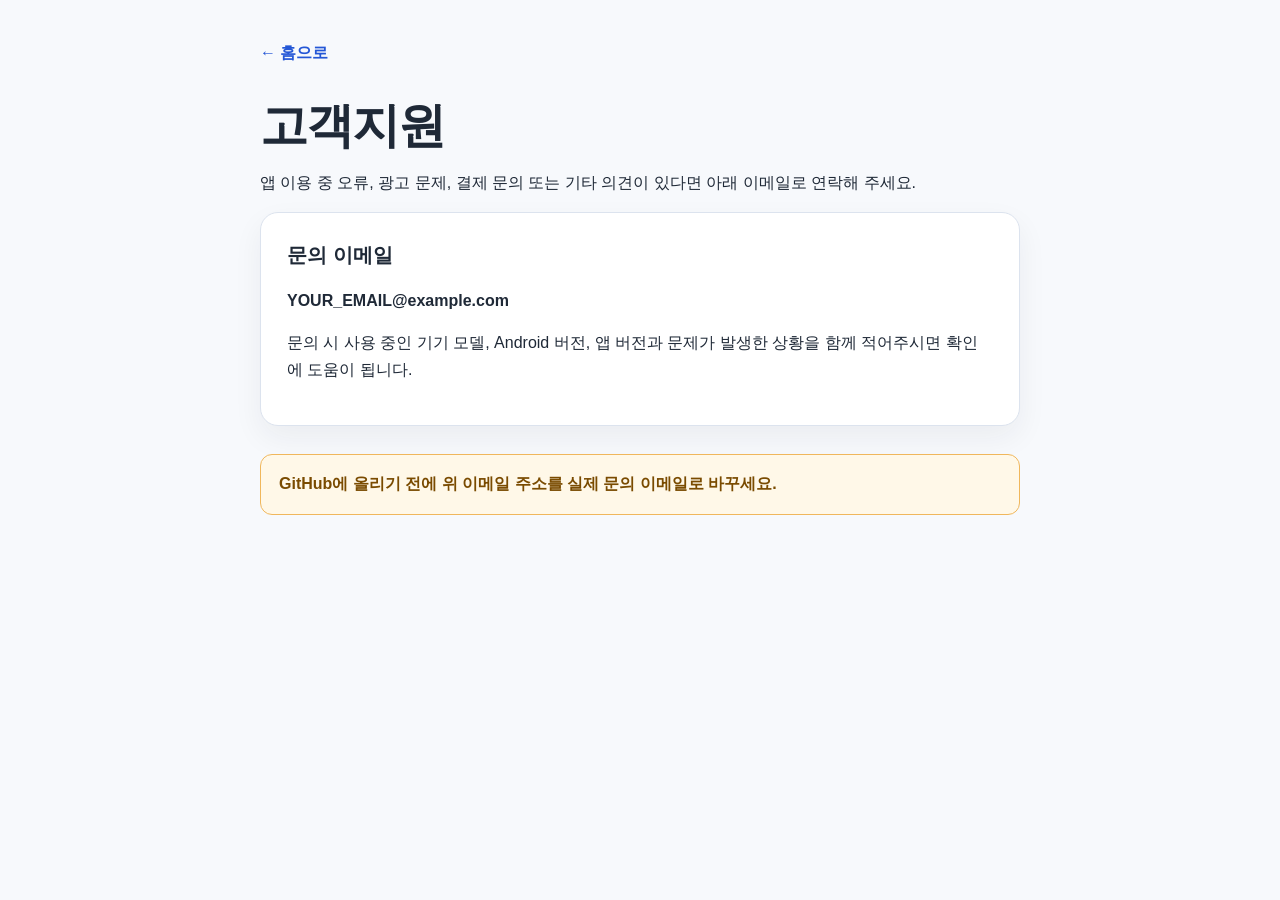
==== support.html @ 51a21021 "Create developer website" ====
<!doctype html>
<html lang="ko">
<head>
  <meta charset="utf-8">
  <meta name="viewport" content="width=device-width, initial-scale=1">
  <title>고객지원 | Hyeji Publisher</title>
  <meta name="description" content="Hyeji Publisher 모바일 앱 고객지원 안내입니다.">
  <link rel="stylesheet" href="styles.css">
</head>
<body>
  <main class="container policy">
    <a class="back" href="index.html">← 홈으로</a>
    <h1>고객지원</h1>

    <p>
      앱 이용 중 오류, 광고 문제, 결제 문의 또는 기타 의견이 있다면 아래 이메일로 연락해 주세요.
    </p>

    <section class="card">
      <h2>문의 이메일</h2>
      <p><strong>YOUR_EMAIL@example.com</strong></p>
      <p>
        문의 시 사용 중인 기기 모델, Android 버전, 앱 버전과 문제가 발생한 상황을 함께 적어주시면
        확인에 도움이 됩니다.
      </p>
    </section>

    <div class="notice">
      GitHub에 올리기 전에 위 이메일 주소를 실제 문의 이메일로 바꾸세요.
    </div>
  </main>
</body>
</html>
---- styles.css ----
* {
  box-sizing: border-box;
}

:root {
  color-scheme: light;
  font-family: -apple-system, BlinkMacSystemFont, "Segoe UI", "Noto Sans KR",
    Arial, sans-serif;
  line-height: 1.65;
  color: #1f2937;
  background: #f7f9fc;
}

body {
  margin: 0;
}

a {
  color: #2457d6;
}

.container {
  width: min(760px, calc(100% - 36px));
  margin: 0 auto;
  padding: 72px 0 48px;
}

.hero {
  margin-bottom: 32px;
}

.eyebrow {
  margin: 0 0 10px;
  font-size: 0.85rem;
  font-weight: 800;
  letter-spacing: 0.12em;
  color: #2457d6;
}

h1 {
  margin: 0 0 16px;
  font-size: clamp(2rem, 7vw, 3.5rem);
  line-height: 1.15;
  letter-spacing: -0.04em;
}

h2 {
  margin-top: 34px;
  margin-bottom: 10px;
  font-size: 1.25rem;
}

.lead {
  max-width: 620px;
  margin: 0;
  font-size: 1.12rem;
  color: #526071;
}

.card {
  padding: 26px;
  border: 1px solid #dce3ee;
  border-radius: 18px;
  background: #ffffff;
  box-shadow: 0 12px 30px rgba(31, 41, 55, 0.06);
}

.card h2 {
  margin-top: 0;
}

.status {
  display: inline-block;
  margin-bottom: 0;
  padding: 6px 10px;
  border-radius: 999px;
  background: #eef3ff;
  color: #2457d6;
  font-size: 0.9rem;
  font-weight: 700;
}

.links {
  display: flex;
  flex-wrap: wrap;
  gap: 12px;
  margin-top: 24px;
}

.button {
  display: inline-block;
  padding: 12px 18px;
  border-radius: 12px;
  background: #2457d6;
  color: white;
  font-weight: 750;
  text-decoration: none;
}

.button.secondary {
  background: #e9eef7;
  color: #26354a;
}

footer {
  margin-top: 48px;
  color: #7a8798;
  font-size: 0.88rem;
}

.policy {
  padding-top: 40px;
}

.policy h1 {
  margin-top: 32px;
  font-size: clamp(2rem, 6vw, 3rem);
}

.updated {
  color: #687587;
}

.back {
  text-decoration: none;
  font-weight: 700;
}

.notice {
  margin-top: 28px;
  padding: 16px 18px;
  border: 1px solid #f0b75c;
  border-radius: 12px;
  background: #fff8e8;
  color: #7a4b00;
  font-weight: 650;
}

ul {
  padding-left: 22px;
}

@media (max-width: 520px) {
  .container {
    padding-top: 42px;
  }

  .button {
    width: 100%;
    text-align: center;
  }
}
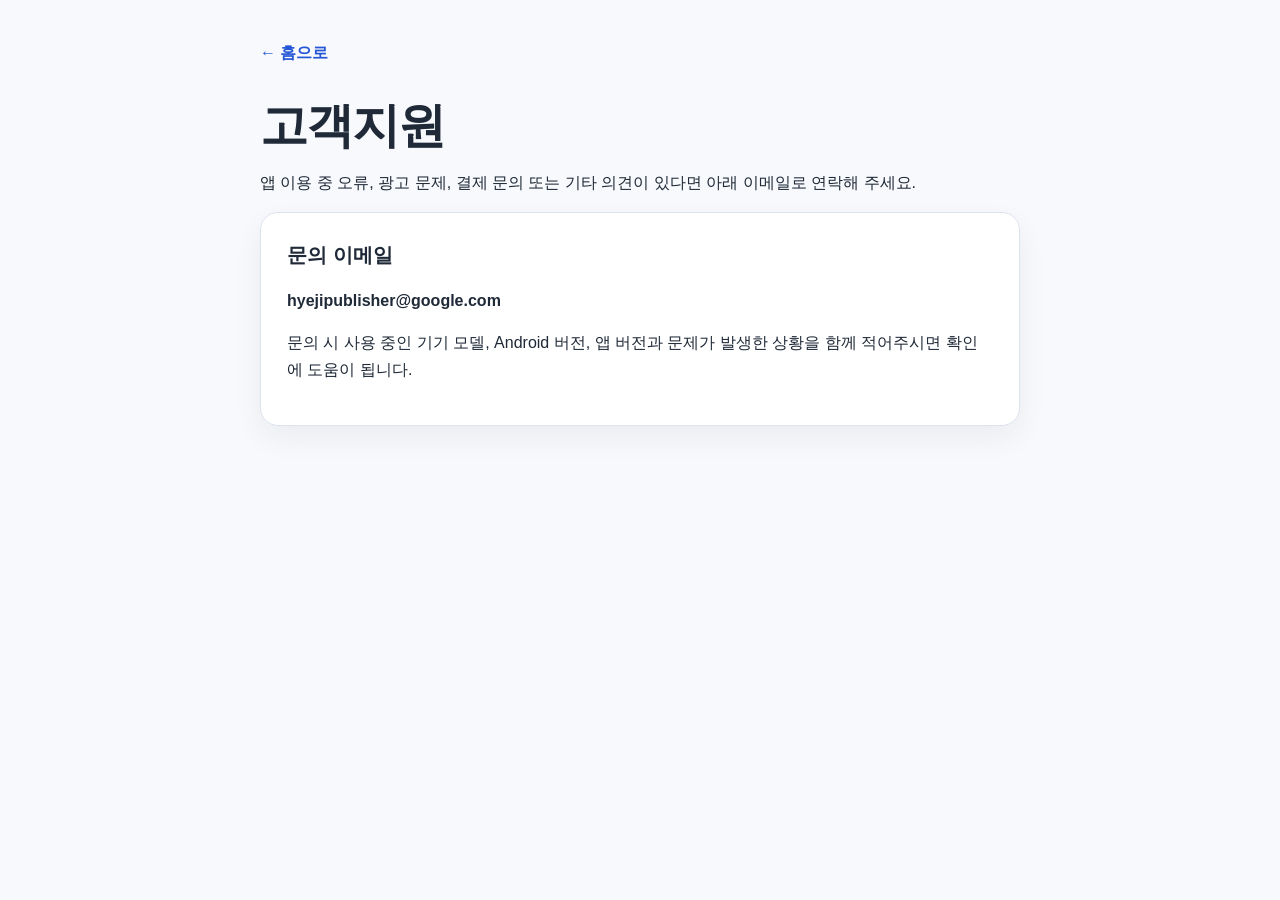
==== commit e4a65016: "update Email" ====
--- a/support.html
+++ b/support.html
@@ -18,16 +18,14 @@
 
     <section class="card">
       <h2>문의 이메일</h2>
-      <p><strong>YOUR_EMAIL@example.com</strong></p>
+      <p><strong>hyejipublisher@google.com</strong></p>
       <p>
         문의 시 사용 중인 기기 모델, Android 버전, 앱 버전과 문제가 발생한 상황을 함께 적어주시면
         확인에 도움이 됩니다.
       </p>
     </section>
 
-    <div class="notice">
-      GitHub에 올리기 전에 위 이메일 주소를 실제 문의 이메일로 바꾸세요.
-    </div>
+    
   </main>
 </body>
 </html>
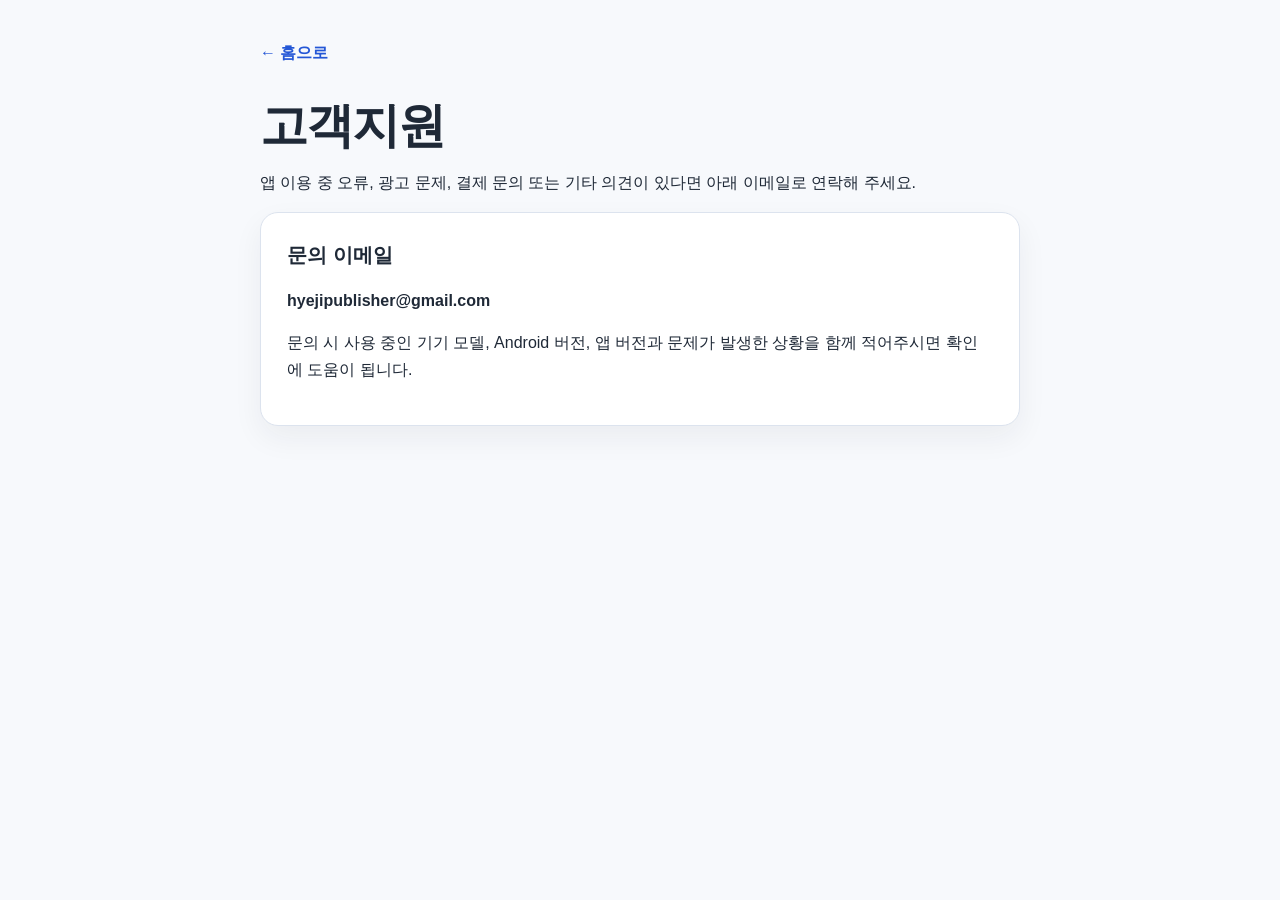
==== commit 3dac0669: "Add files via upload" ====
--- a/support.html
+++ b/support.html
@@ -18,7 +18,7 @@
 
     <section class="card">
       <h2>문의 이메일</h2>
-      <p><strong>hyejipublisher@google.com</strong></p>
+      <p><strong>hyejipublisher@gmail.com</strong></p>
       <p>
         문의 시 사용 중인 기기 모델, Android 버전, 앱 버전과 문제가 발생한 상황을 함께 적어주시면
         확인에 도움이 됩니다.
